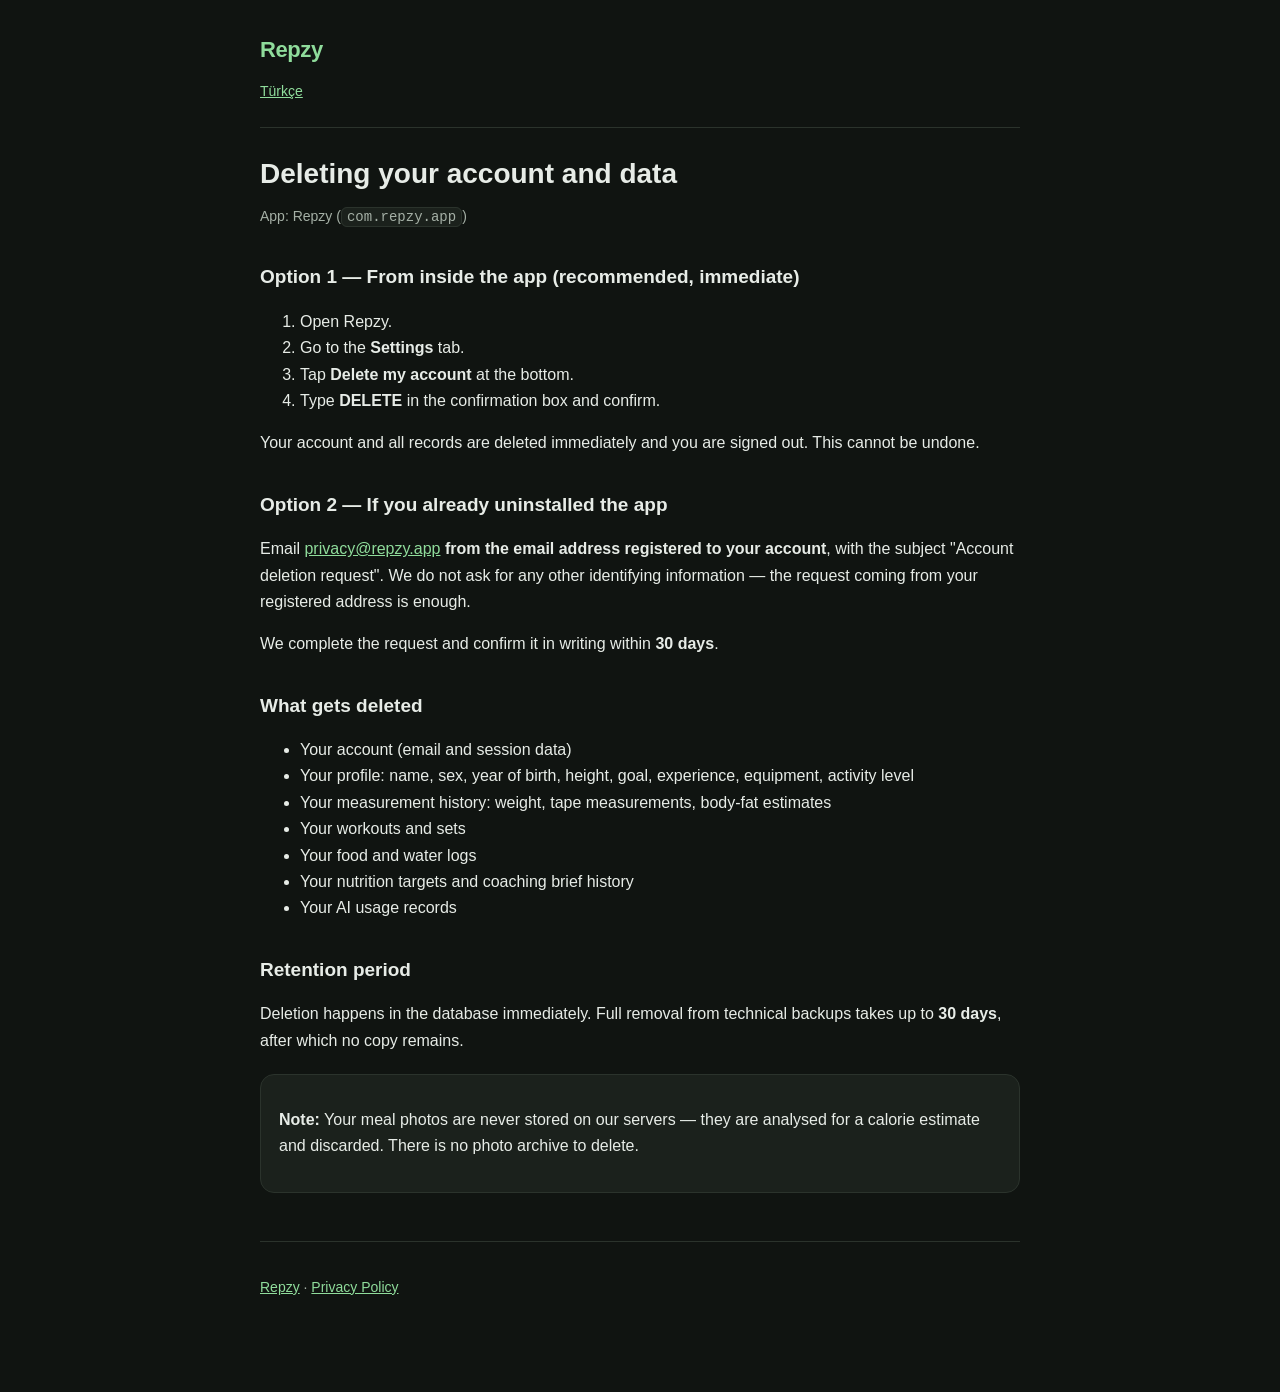
==== docs/delete-account.html @ 83ca4c79 "repzy" ====
<!DOCTYPE html>
<html lang="en">
<head>
<meta charset="utf-8">
<meta name="viewport" content="width=device-width, initial-scale=1">
<title>Account and Data Deletion — Repzy</title>
<link rel="stylesheet" href="style.css">
</head>
<body>
<header>
  <a class="brand" href="index.html">Repzy</a>
  <div class="lang"><a href="hesap-silme.html">Türkçe</a></div>
</header>

<main>
<h1>Deleting your account and data</h1>
<p class="muted">App: Repzy (<code>com.repzy.app</code>)</p>

<h2>Option 1 — From inside the app (recommended, immediate)</h2>
<ol>
  <li>Open Repzy.</li>
  <li>Go to the <strong>Settings</strong> tab.</li>
  <li>Tap <strong>Delete my account</strong> at the bottom.</li>
  <li>Type <strong>DELETE</strong> in the confirmation box and confirm.</li>
</ol>
<p>Your account and all records are deleted immediately and you are signed out. This cannot be undone.</p>

<h2>Option 2 — If you already uninstalled the app</h2>
<p>
  Email
  <a href="mailto:privacy@repzy.app?subject=Account%20deletion%20request">privacy@repzy.app</a>
  <strong>from the email address registered to your account</strong>, with the subject
  "Account deletion request". We do not ask for any other identifying information — the
  request coming from your registered address is enough.
</p>
<p>We complete the request and confirm it in writing within <strong>30 days</strong>.</p>

<h2>What gets deleted</h2>
<ul>
  <li>Your account (email and session data)</li>
  <li>Your profile: name, sex, year of birth, height, goal, experience, equipment, activity level</li>
  <li>Your measurement history: weight, tape measurements, body-fat estimates</li>
  <li>Your workouts and sets</li>
  <li>Your food and water logs</li>
  <li>Your nutrition targets and coaching brief history</li>
  <li>Your AI usage records</li>
</ul>

<h2>Retention period</h2>
<p>
  Deletion happens in the database immediately. Full removal from technical backups takes
  up to <strong>30 days</strong>, after which no copy remains.
</p>

<div class="card">
  <p><strong>Note:</strong> Your meal photos are never stored on our servers — they are
  analysed for a calorie estimate and discarded. There is no photo archive to delete.</p>
</div>
</main>

<footer>
  <p class="muted">
    <a href="index.html">Repzy</a> ·
    <a href="privacy.html">Privacy Policy</a>
  </p>
</footer>
</body>
</html>
---- docs/style.css ----
/* Repzy yasal sayfaları — tek dosya, build adımı yok, GitHub Pages doğrudan servis eder. */
:root {
  --bg: #101411;
  --surface: #1b211c;
  --text: #e7ece7;
  --muted: #a5b0a6;
  --accent: #8fdc9b;
  --border: #2b332c;
}

* { box-sizing: border-box; }

body {
  margin: 0;
  padding: 0 20px 80px;
  background: var(--bg);
  color: var(--text);
  font: 16px/1.65 -apple-system, BlinkMacSystemFont, "Segoe UI", Roboto, Arial, sans-serif;
}

main { max-width: 760px; margin: 0 auto; }

header {
  max-width: 760px;
  margin: 0 auto;
  padding: 32px 0 24px;
  border-bottom: 1px solid var(--border);
}

.brand {
  font-size: 22px;
  font-weight: 700;
  letter-spacing: -0.4px;
  color: var(--accent);
  text-decoration: none;
}

h1 { font-size: 28px; line-height: 1.25; margin: 28px 0 8px; }
h2 { font-size: 19px; margin: 32px 0 8px; }
h3 { font-size: 16px; margin: 20px 0 6px; }

p, li { color: var(--text); }
.muted { color: var(--muted); font-size: 14px; }

a { color: var(--accent); }

table {
  width: 100%;
  border-collapse: collapse;
  margin: 12px 0 20px;
  font-size: 15px;
}
th, td {
  text-align: left;
  padding: 10px 12px;
  border-bottom: 1px solid var(--border);
  vertical-align: top;
}
th { color: var(--muted); font-weight: 600; }

.card {
  background: var(--surface);
  border: 1px solid var(--border);
  border-radius: 14px;
  padding: 16px 18px;
  margin: 20px 0;
}

.lang {
  display: flex;
  gap: 12px;
  margin-top: 12px;
  font-size: 14px;
}

code {
  background: var(--surface);
  border: 1px solid var(--border);
  border-radius: 6px;
  padding: 1px 5px;
  font-size: 14px;
}

footer {
  max-width: 760px;
  margin: 48px auto 0;
  padding-top: 20px;
  border-top: 1px solid var(--border);
}
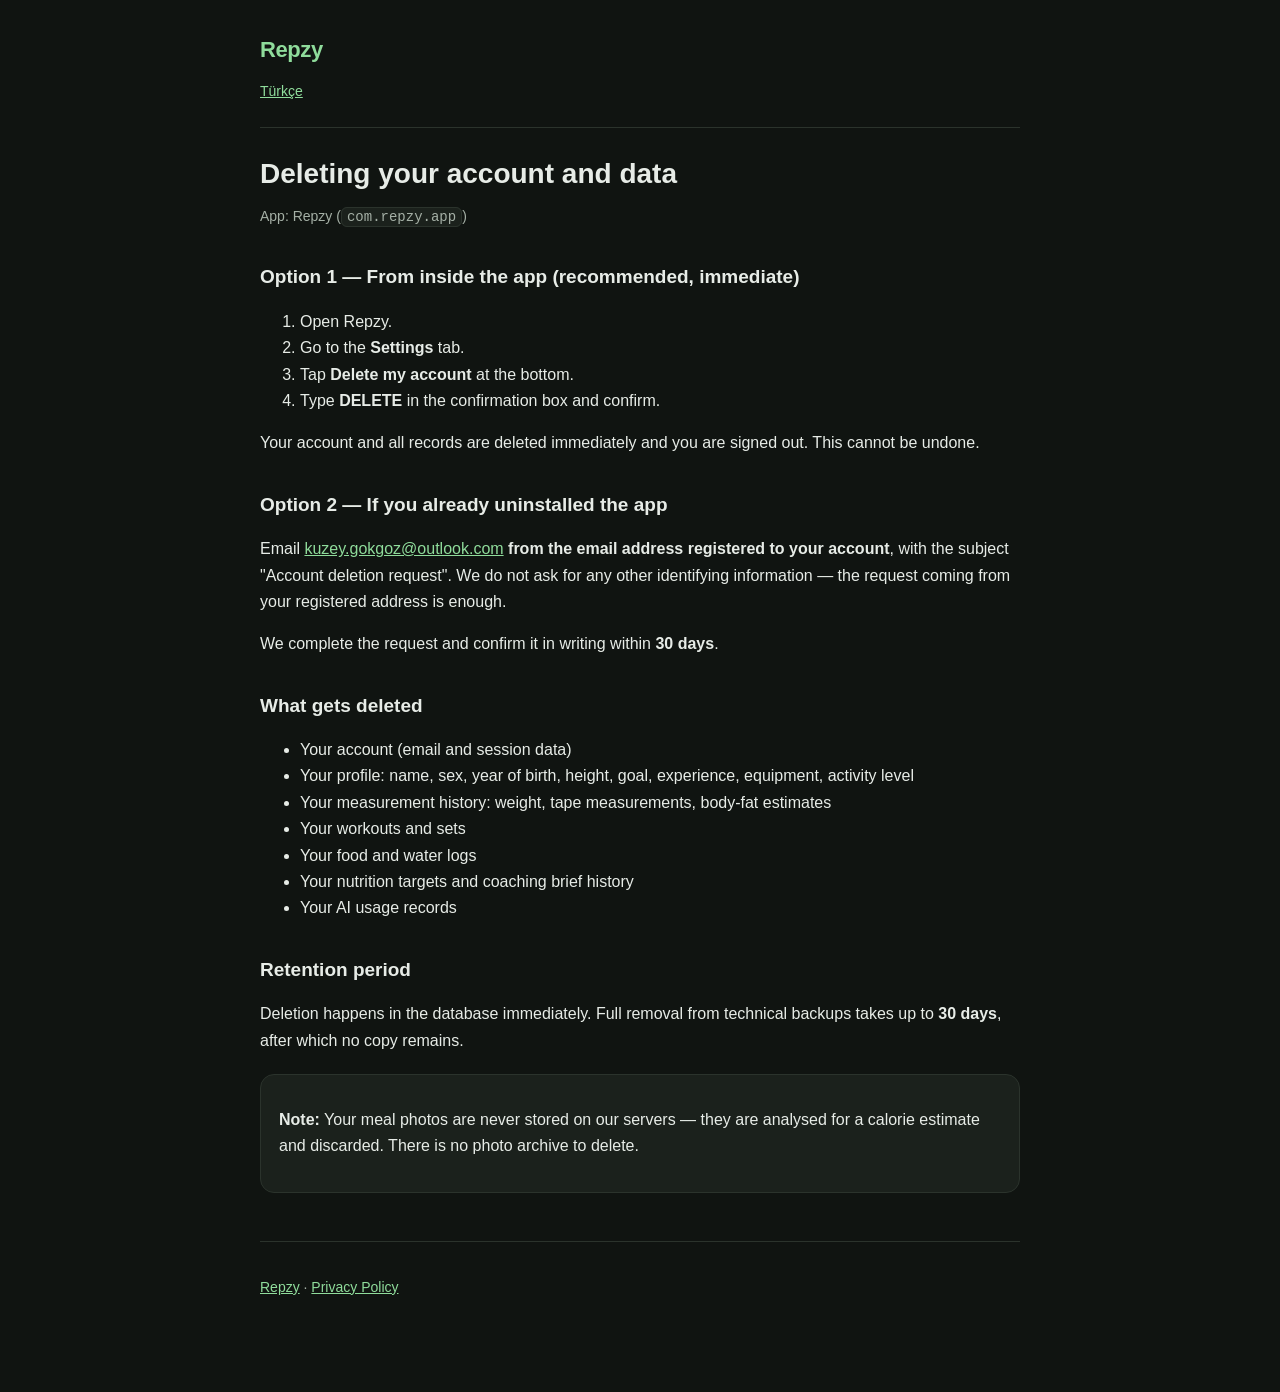
==== commit 45f5c264: "wow" ====
--- a/docs/delete-account.html
+++ b/docs/delete-account.html
@@ -28,7 +28,7 @@
 <h2>Option 2 — If you already uninstalled the app</h2>
 <p>
   Email
-  <a href="mailto:privacy@repzy.app?subject=Account%20deletion%20request">privacy@repzy.app</a>
+  <a href="mailto:kuzey.gokgoz@outlook.com?subject=Account%20deletion%20request">kuzey.gokgoz@outlook.com</a>
   <strong>from the email address registered to your account</strong>, with the subject
   "Account deletion request". We do not ask for any other identifying information — the
   request coming from your registered address is enough.
